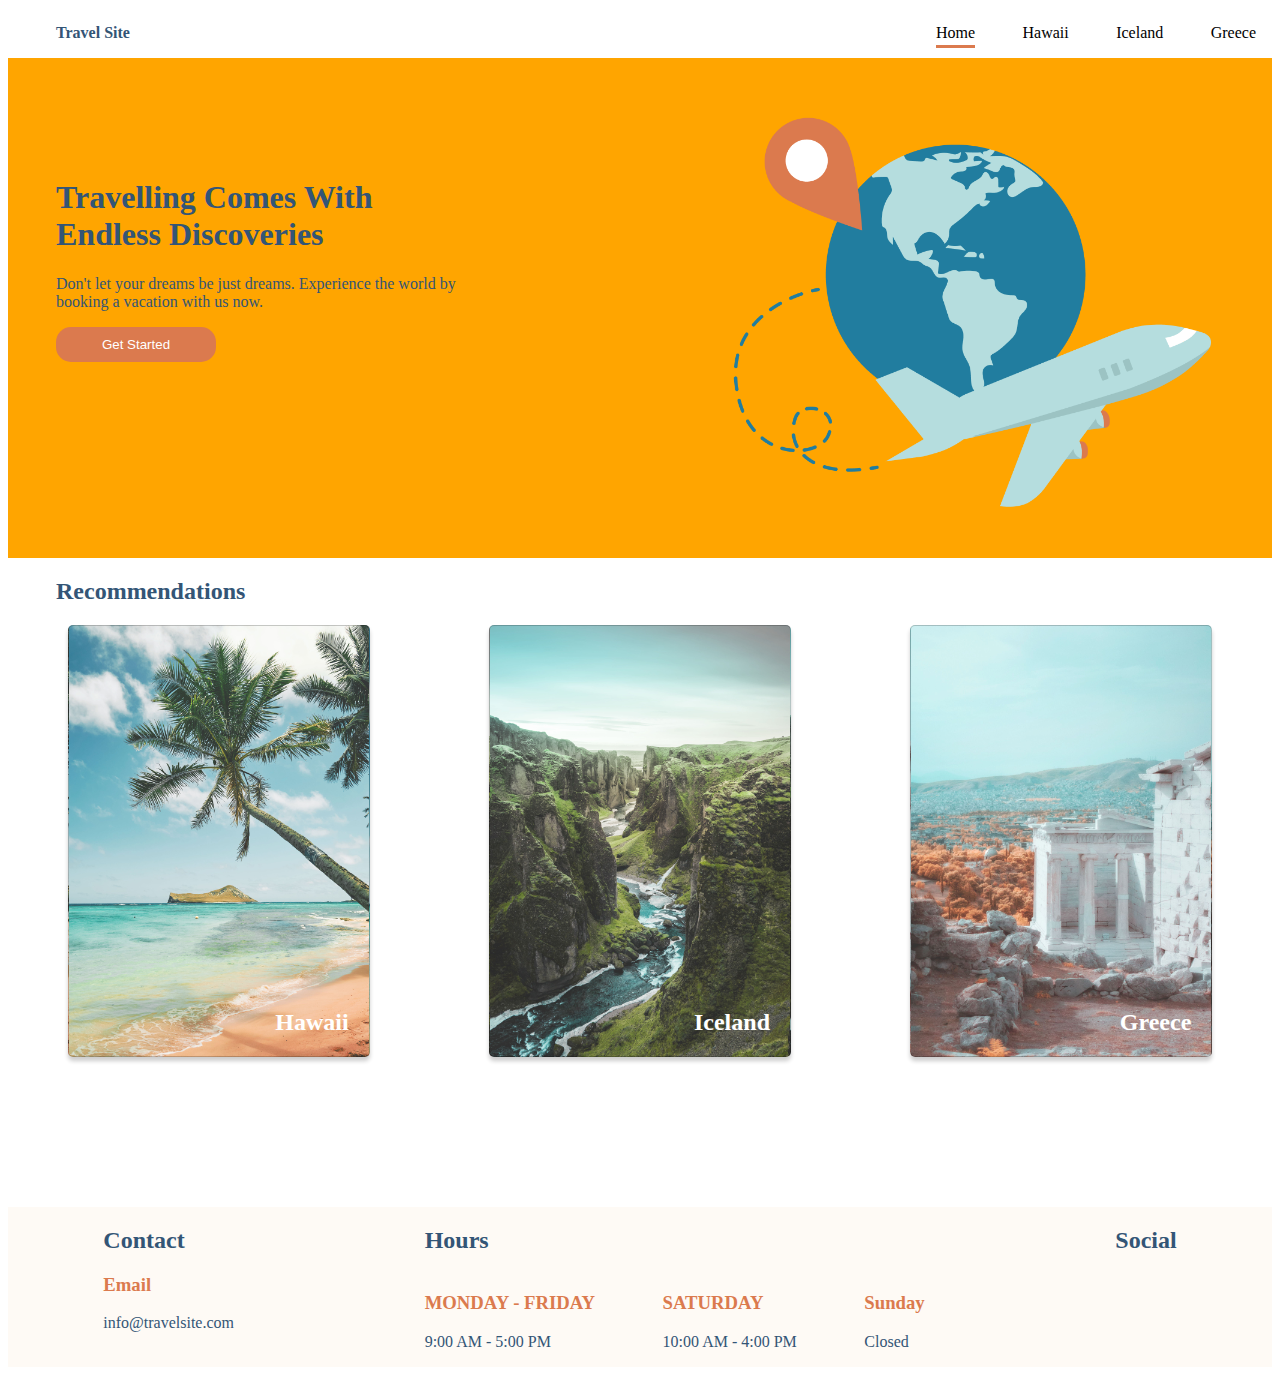
==== index.html @ ee2ad1da "first page" ====
<!DOCTYPE html>
<html lang="en">

<head>
    <meta charset="UTF-8">
    <meta http-equiv="X-UA-Compatible" content="IE=edge">
    <meta name="viewport" content="width=device-width, initial-scale=1.0">
    <link rel="stylesheet" href="./css/main.css">
    <title>Travel Site</title>
</head>

<body>
    <!-- Nav section -->
    <div>
        <nav class="navigation">
            <a href="index.html" class="navigation__logo">Travel Site</a>
            <ul class="navigation-container">
                <li>
                    <a href="index.html" class="navigation__links navigation__links--underline">Home</a>
                </li>
                <li>
                    <a href="./pages/hawaii.html" class="navigation__links">Hawaii</a>
                </li>
                <li>
                    <a href="./pages/iceland.html" class="navigation__links">Iceland</a>
                </li>
                <li>
                    <a href="./pages/greece.html" class="navigation__links">Greece</a>
                </li>
            </ul>
        </nav>
    </div>

    <!-- Hero -->

    <div class="hero-container">
        <div class="hero__description --bluefontcolor">
            <h1>Travelling Comes With Endless Discoveries</h1>
            <p>Don't let your dreams be just dreams. Experience the world by booking a vacation with us now.</p>
            <button>Get Started</button>
        </div>
        <div class="hero__image-container">
            <img class="hero__image" src="./assets/images/hero.png" />
        </div>

    </div>

    <!-- Desintation pages -->

    <h2 class="recommendations__title --bluefontcolor">Recommendations</h2>
    <div class="destinations-container">
        <div class="destinations__card --hawaiiImage">
            <h2 class="destinations__title">Hawaii</h2>
        </div>
        <div class="destinations__card --icelandImage">
            <h2 class="destinations__title">Iceland</h2>
        </div>
        <div class="destinations__card --greeceImage">
            <h2 class="destinations__title">Greece</h2>
        </div>
    </div>

    <!-- Footer -->
    <div class="footer-container">
        <div class="footer__card">
            <h2 class="footer--heading --bluefontcolor">Contact</h2>
            <h3 class="footer__subheading --subcolor">Email</h3>
            <p class="footer__information --bluefontcolor">info@travelsite.com</p>
        </div>
        <div class="footer__card">
            <h2 class="footer--heading --bluefontcolor">Hours</h2>
            <div class="hours-container">
                <div class="hours__sec">
                    <h3 class="footer__subheading --subcolor">MONDAY - FRIDAY</h3>
                    <p class="footer__information --bluefontcolor">9:00 AM - 5:00 PM</p>
                </div>
                <div class="hours__sec">
                    <h3 class="footer__subheading --subcolor">SATURDAY</h3>
                    <p class="footer__information --bluefontcolor">10:00 AM - 4:00 PM</p>
                </div>
                <div class="hours__sec">
                    <h3 class="footer__subheading --subcolor">Sunday</h3>
                    <p class="footer__information --bluefontcolor">Closed</p>
                </div>
            </div>
        </div>
        <div class="footer__card">
            <h2 class="footer--heading --bluefontcolor">Social</h2>
            <a href="./assets/icons/icon-instagram.png"></a>
            <a href="./assets/icons/icon-facebook.png"></a>
            <a href="./assets/icons/icon-twitter.png"></a>
        </div>

    </div>

</body>

</html>
---- css/main.css ----
/* GENERAL STYLING */
ul{
    list-style: none;
}

a{
    text-decoration: none;
}

.--bluefontcolor{
    color: #335576;
}

.--subcolor{
    color: #DB7A4E;
}

/* NAVIGATION */

.navigation{
    display: flex;
    justify-content: space-between;
    background-color: #FFFFFF;
}
.navigation-container {
    display: flex;
    margin-right: 1rem;
    min-width: 20rem;
    justify-content: space-between;
}


.navigation__links{    
    color:black;
}

.navigation__links--underline{
    border-bottom: 3px solid #DB7A4E;
    padding-bottom: 4px;
    
}
.navigation__logo {
    display: flex;
    align-self: center;
    margin-left: 3rem;
    color: #335576;
    font-weight: 700;
}

/* HERO */

.hero-container{
    padding-top: 50px;
    padding-bottom: 50px;
    display:flex;
    /* background-color: #FEFAF5; */
    background-color: orange;
    justify-content: space-between;
    
}

.hero__description{
    margin-top: 50px;
    width: 425px;
    padding-left: 3rem;
}

.hero__image-container{
    width: 600px;
    display:flex;
    justify-content: center;
}
.hero__image{
    height: 400px;
}

button {
    background-color:#DB7A4E;
    color: white;
    border-radius: 15px;
    border-style:none;
    width: 160px;
    height: 35px;
}

/* RECOMMONDATIONS */

.recommendations__title{
    padding-left: 3rem;
}

.destinations-container{
    display: flex;
    justify-content: space-around;
}

.destinations__title{
    padding-right: 20px;
}

.destinations__card{
    background-position: center;
    background-size: cover;
    border-radius: 5px;
    border: 1px solid rgb(0,0,0, 20%);
    box-shadow: 0px 4px 4px rgb(0,0,0, 20%);
    height: 430px;
    width: 300px;
    display: flex;
    align-items: flex-end;
    justify-content: flex-end;
    color: white;
}

.--greeceImage{
    background-image: url(../assets/images/greece.jpg);
}

.--hawaiiImage{
    background-image: url(../assets/images/hawaii.jpg);
}

.--icelandImage{
    background-image: url(../assets/images/iceland.jpg);
}


/* FOOTER */

.footer-container{
    margin-top: 150px;
    background-color: #FEFAF5;
    display: flex;
    justify-content: space-around;
}

.hours-container{
    width: 500px;
    display:flex;
    justify-content: space-between;
}
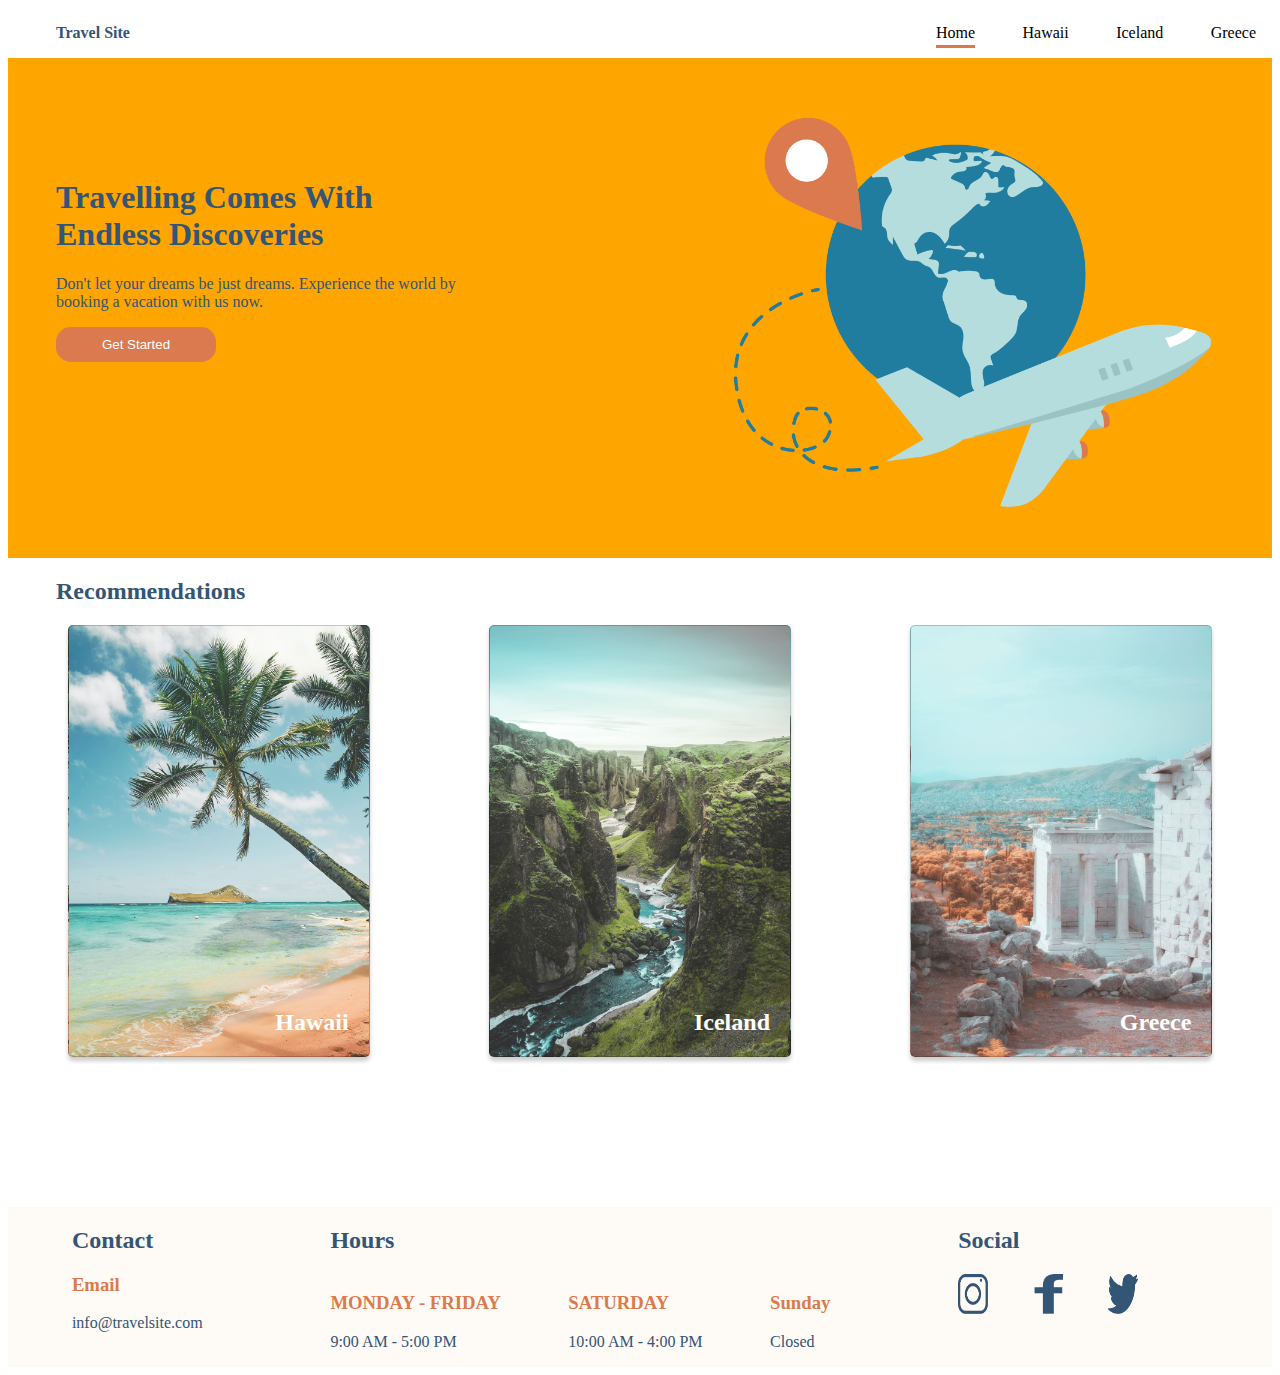
==== commit 51f89d46: "complete objectives" ====
--- a/index.html
+++ b/index.html
@@ -49,15 +49,21 @@
 
     <h2 class="recommendations__title --bluefontcolor">Recommendations</h2>
     <div class="destinations-container">
-        <div class="destinations__card --hawaiiImage">
-            <h2 class="destinations__title">Hawaii</h2>
-        </div>
-        <div class="destinations__card --icelandImage">
-            <h2 class="destinations__title">Iceland</h2>
-        </div>
-        <div class="destinations__card --greeceImage">
-            <h2 class="destinations__title">Greece</h2>
-        </div>
+        <a href="./pages/hawaii.html">
+            <div class="destinations__card --hawaiiImage">
+                <h2 class="destinations__title">Hawaii</h2>
+            </div>
+        </a>
+        <a href="./pages/iceland.html">
+            <div class="destinations__card --icelandImage">
+                <h2 class="destinations__title">Iceland</h2>
+            </div>
+        </a>
+        <a href="./pages/greece.html">
+            <div class="destinations__card --greeceImage">
+                <h2 class="destinations__title">Greece</h2>
+            </div>
+        </a>
     </div>
 
     <!-- Footer -->
@@ -84,11 +90,15 @@
                 </div>
             </div>
         </div>
-        <div class="footer__card">
+        <div class="footer__section">
             <h2 class="footer--heading --bluefontcolor">Social</h2>
-            <a href="./assets/icons/icon-instagram.png"></a>
-            <a href="./assets/icons/icon-facebook.png"></a>
-            <a href="./assets/icons/icon-twitter.png"></a>
+            <div class="icons__container">
+                <a href="https://www.instagram.com"> <img src="./assets/icons/icon-instagram.png"
+                        class="footer__icons"></a>
+                <a href="https://www.facebook.com"> <img src="./assets/icons/icon-facebook.png"
+                        class="footer__icons"></a>
+                <a href="https://www.twitter.com"> <img src="./assets/icons/icon-twitter.png" class="footer__icons"></a>
+            </div>
         </div>
 
     </div>
--- a/css/main.css
+++ b/css/main.css
@@ -128,14 +128,26 @@
 /* FOOTER */
 
 .footer-container{
-    margin-top: 150px;
+    margin-top: 9.37rem;
     background-color: #FEFAF5;
     display: flex;
     justify-content: space-around;
 }
 
 .hours-container{
-    width: 500px;
+    width: 31.25rem;
     display:flex;
     justify-content: space-between;
 }
+
+
+.icons__container{
+    display: flex;
+    width: 15.62rem;;
+}
+
+.footer__icons{
+    height: 2.5rem;
+    width: 1.87rem;
+    margin-right: 2.8rem;
+}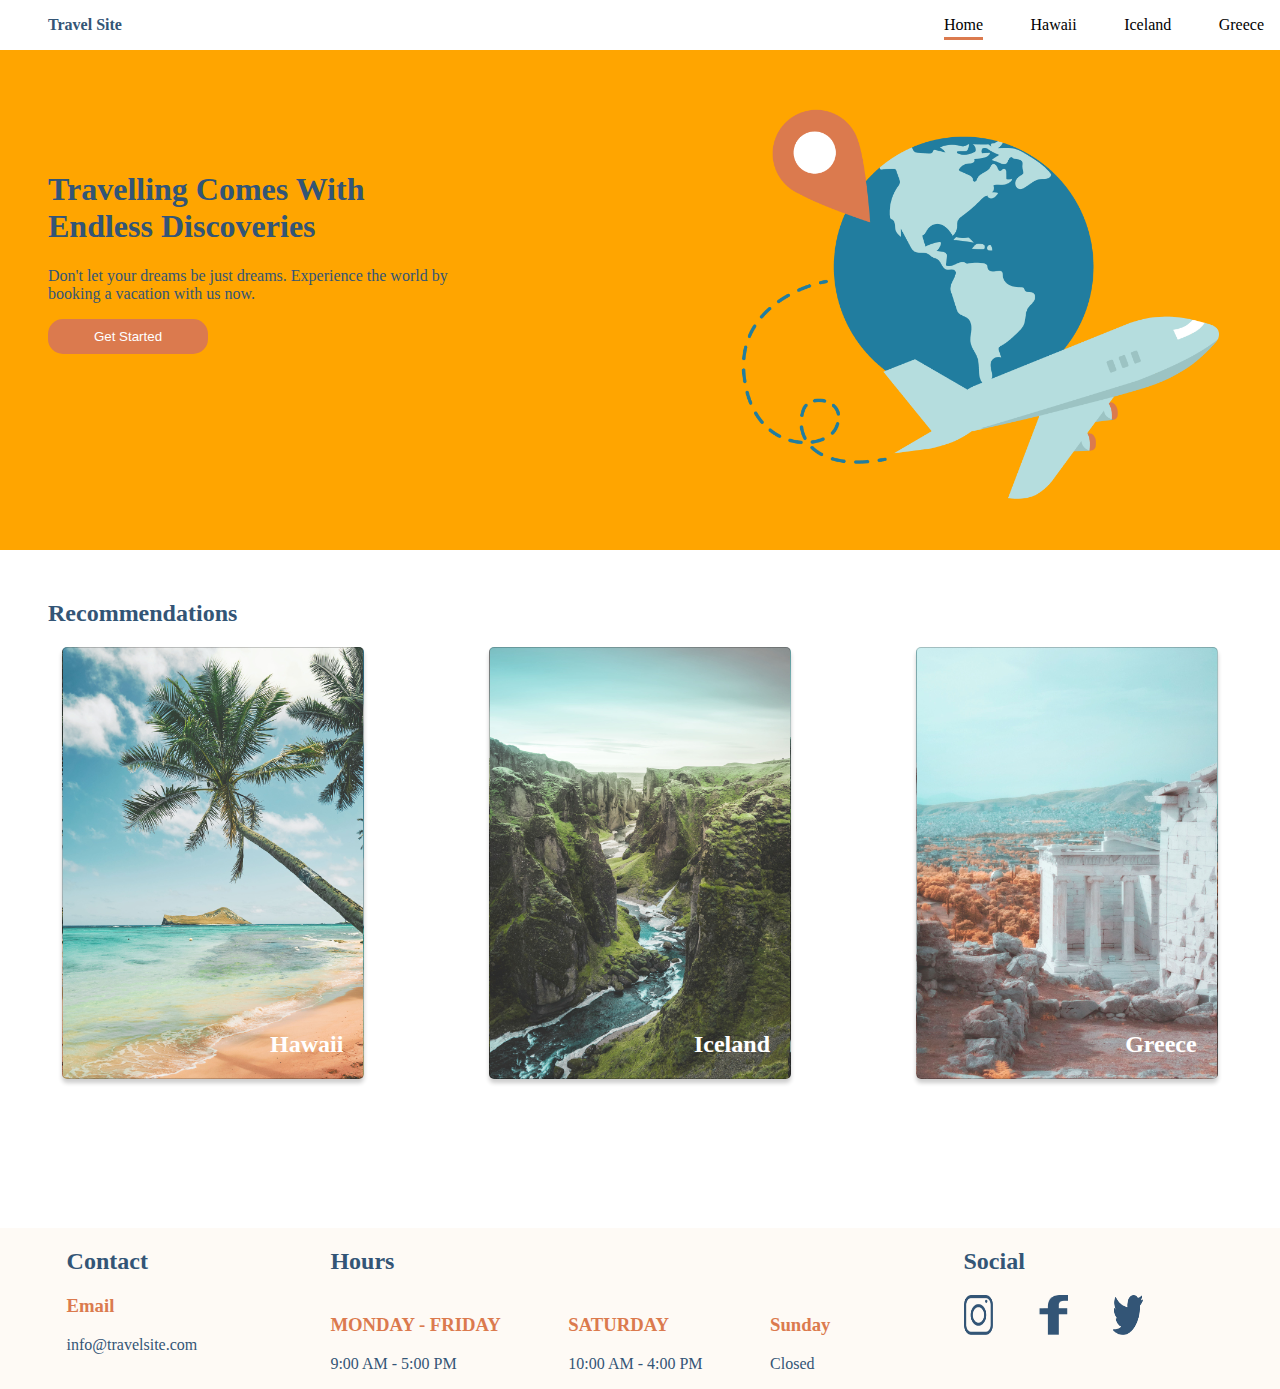
==== commit 5b4ec9db: "got rid of side margin on home page" ====
--- a/index.html
+++ b/index.html
@@ -48,7 +48,7 @@
     <!-- Desintation pages -->
 
     <h2 class="recommendations__title --bluefontcolor">Recommendations</h2>
-    <div class="destinations-container">
+    <div class="destinations">
         <a href="./pages/hawaii.html">
             <div class="destinations__card --hawaiiImage">
                 <h2 class="destinations__title">Hawaii</h2>
--- a/css/main.css
+++ b/css/main.css
@@ -1,4 +1,7 @@
 /* GENERAL STYLING */
+body{
+    margin: 0;
+}
 ul{
     list-style: none;
 }
@@ -32,6 +35,11 @@
 
 .navigation__links{    
     color:black;
+}
+
+.navigation__links:hover{
+    border-bottom: 3px solid #DB7A4E;
+    padding-bottom: 4px;
 }
 
 .navigation__links--underline{
@@ -87,9 +95,10 @@
 
 .recommendations__title{
     padding-left: 3rem;
+    margin-top: 3.1rem;
 }
 
-.destinations-container{
+.destinations{
     display: flex;
     justify-content: space-around;
 }
@@ -111,6 +120,18 @@
     justify-content: flex-end;
     color: white;
 }
+
+.destinations__card:hover{
+    border: 5px solid pink;
+
+    /* attempted dive deeper with opacity overlay*/
+    /* background-image: url(https://i.pinimg.com/originals/7a/7e/92/7a7e92fbc61dff32902a59f7831fa725.png);
+    background-size: contain;
+    background-position: center;
+    background-repeat: no-repeat;
+    opacity: 0.1; */
+   
+}   
 
 .--greeceImage{
     background-image: url(../assets/images/greece.jpg);
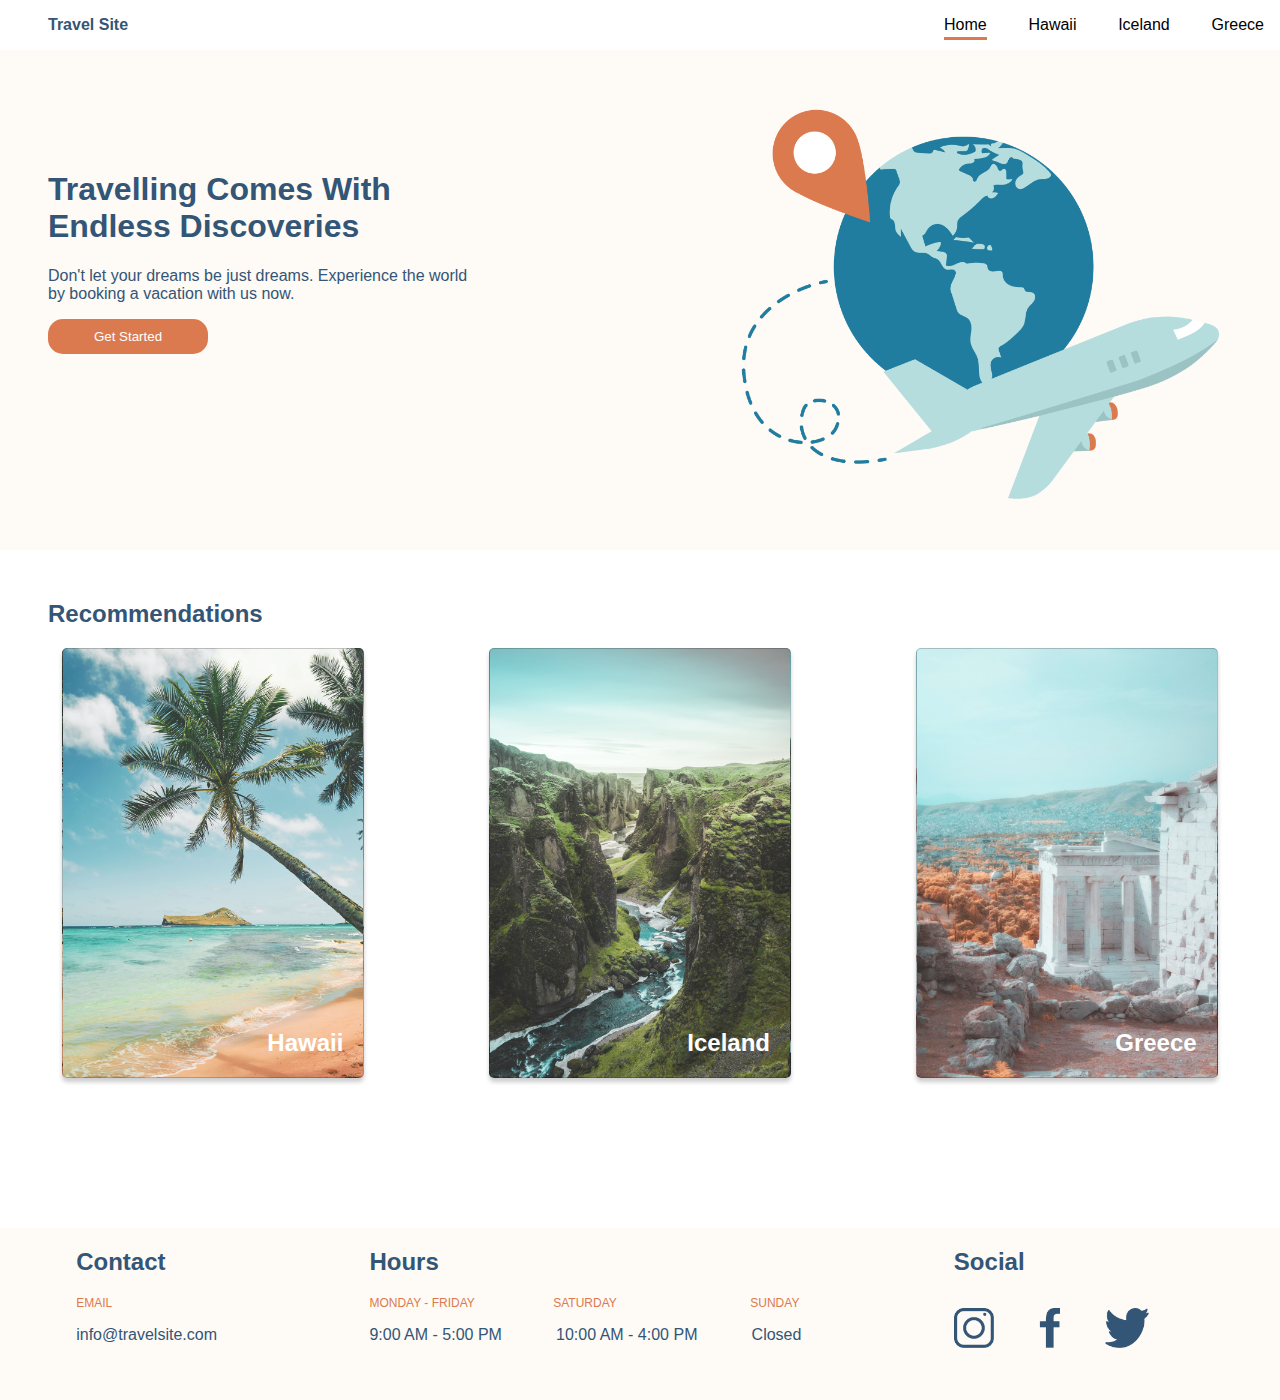
==== commit 2f6c386f: "finalized, fixed footer" ====
--- a/index.html
+++ b/index.html
@@ -67,10 +67,10 @@
     </div>
 
     <!-- Footer -->
-    <div class="footer-container">
+    <footer class="footer-container">
         <div class="footer__card">
             <h2 class="footer--heading --bluefontcolor">Contact</h2>
-            <h3 class="footer__subheading --subcolor">Email</h3>
+            <h3 class="footer__subheading --subcolor">EMAIL</h3>
             <p class="footer__information --bluefontcolor">info@travelsite.com</p>
         </div>
         <div class="footer__card">
@@ -78,14 +78,12 @@
             <div class="hours-container">
                 <div class="hours__sec">
                     <h3 class="footer__subheading --subcolor">MONDAY - FRIDAY</h3>
-                    <p class="footer__information --bluefontcolor">9:00 AM - 5:00 PM</p>
+                    <h3 class="footer__subheading --subcolor --extraMarginSat">SATURDAY</h3>
+                    <h3 class="footer__subheading --subcolor --extraMarginSun">SUNDAY</h3>
                 </div>
                 <div class="hours__sec">
-                    <h3 class="footer__subheading --subcolor">SATURDAY</h3>
+                    <p class="footer__information --bluefontcolor">9:00 AM - 5:00 PM</p>
                     <p class="footer__information --bluefontcolor">10:00 AM - 4:00 PM</p>
-                </div>
-                <div class="hours__sec">
-                    <h3 class="footer__subheading --subcolor">Sunday</h3>
                     <p class="footer__information --bluefontcolor">Closed</p>
                 </div>
             </div>
@@ -101,7 +99,7 @@
             </div>
         </div>
 
-    </div>
+    </footer>
 
 </body>
 
--- a/css/main.css
+++ b/css/main.css
@@ -1,6 +1,13 @@
 /* GENERAL STYLING */
 body{
     margin: 0;
+    font-family: Verdana, sans-serif;
+}
+
+h3{
+    font-weight: 300;
+    font-size: 12px;
+    margin: 0;
 }
 ul{
     list-style: none;
@@ -16,6 +23,14 @@
 
 .--subcolor{
     color: #DB7A4E;
+}
+
+.--extraMarginSat{
+    margin-right: 55px;
+}
+
+.--extraMarginSun{
+    margin-right: 2px;
 }
 
 /* NAVIGATION */
@@ -62,7 +77,7 @@
     padding-bottom: 50px;
     display:flex;
     /* background-color: #FEFAF5; */
-    background-color: orange;
+    background-color: #FEFAF5;
     justify-content: space-between;
     
 }
@@ -101,6 +116,7 @@
 .destinations{
     display: flex;
     justify-content: space-around;
+    flex-wrap: wrap;
 }
 
 .destinations__title{
@@ -113,8 +129,8 @@
     border-radius: 5px;
     border: 1px solid rgb(0,0,0, 20%);
     box-shadow: 0px 4px 4px rgb(0,0,0, 20%);
-    height: 430px;
-    width: 300px;
+    height: 26.8rem;
+    width: 18.75rem;
     display: flex;
     align-items: flex-end;
     justify-content: flex-end;
@@ -125,11 +141,11 @@
     border: 5px solid pink;
 
     /* attempted dive deeper with opacity overlay*/
-    /* background-image: url(https://i.pinimg.com/originals/7a/7e/92/7a7e92fbc61dff32902a59f7831fa725.png);
+    background-image: url(https://i.pinimg.com/originals/7a/7e/92/7a7e92fbc61dff32902a59f7831fa725.png);
     background-size: contain;
     background-position: center;
     background-repeat: no-repeat;
-    opacity: 0.1; */
+    opacity: 0.1;
    
 }   
 
@@ -153,22 +169,41 @@
     background-color: #FEFAF5;
     display: flex;
     justify-content: space-around;
+    padding-bottom: 40px;
+    
+}
+
+.footer--heading{
+    margin-top: 20px;
 }
 
 .hours-container{
-    width: 31.25rem;
-    display:flex;
-    justify-content: space-between;
-}
-
+    width: 27rem;
+    display:flex;
+    flex-direction: column;
+    
+}
+
+.footer__card{
+    display:flex;
+    flex-direction: column;
+    align-items: flex-start;
+}
 
 .icons__container{
     display: flex;
-    width: 15.62rem;;
+    width: 15.62rem;
+    height: 3.5rem;
+    align-items: flex-end;
+
+}
+
+.hours__sec{
+    display:flex;
+    justify-content: space-between;
 }
 
 .footer__icons{
     height: 2.5rem;
-    width: 1.87rem;
     margin-right: 2.8rem;
 }